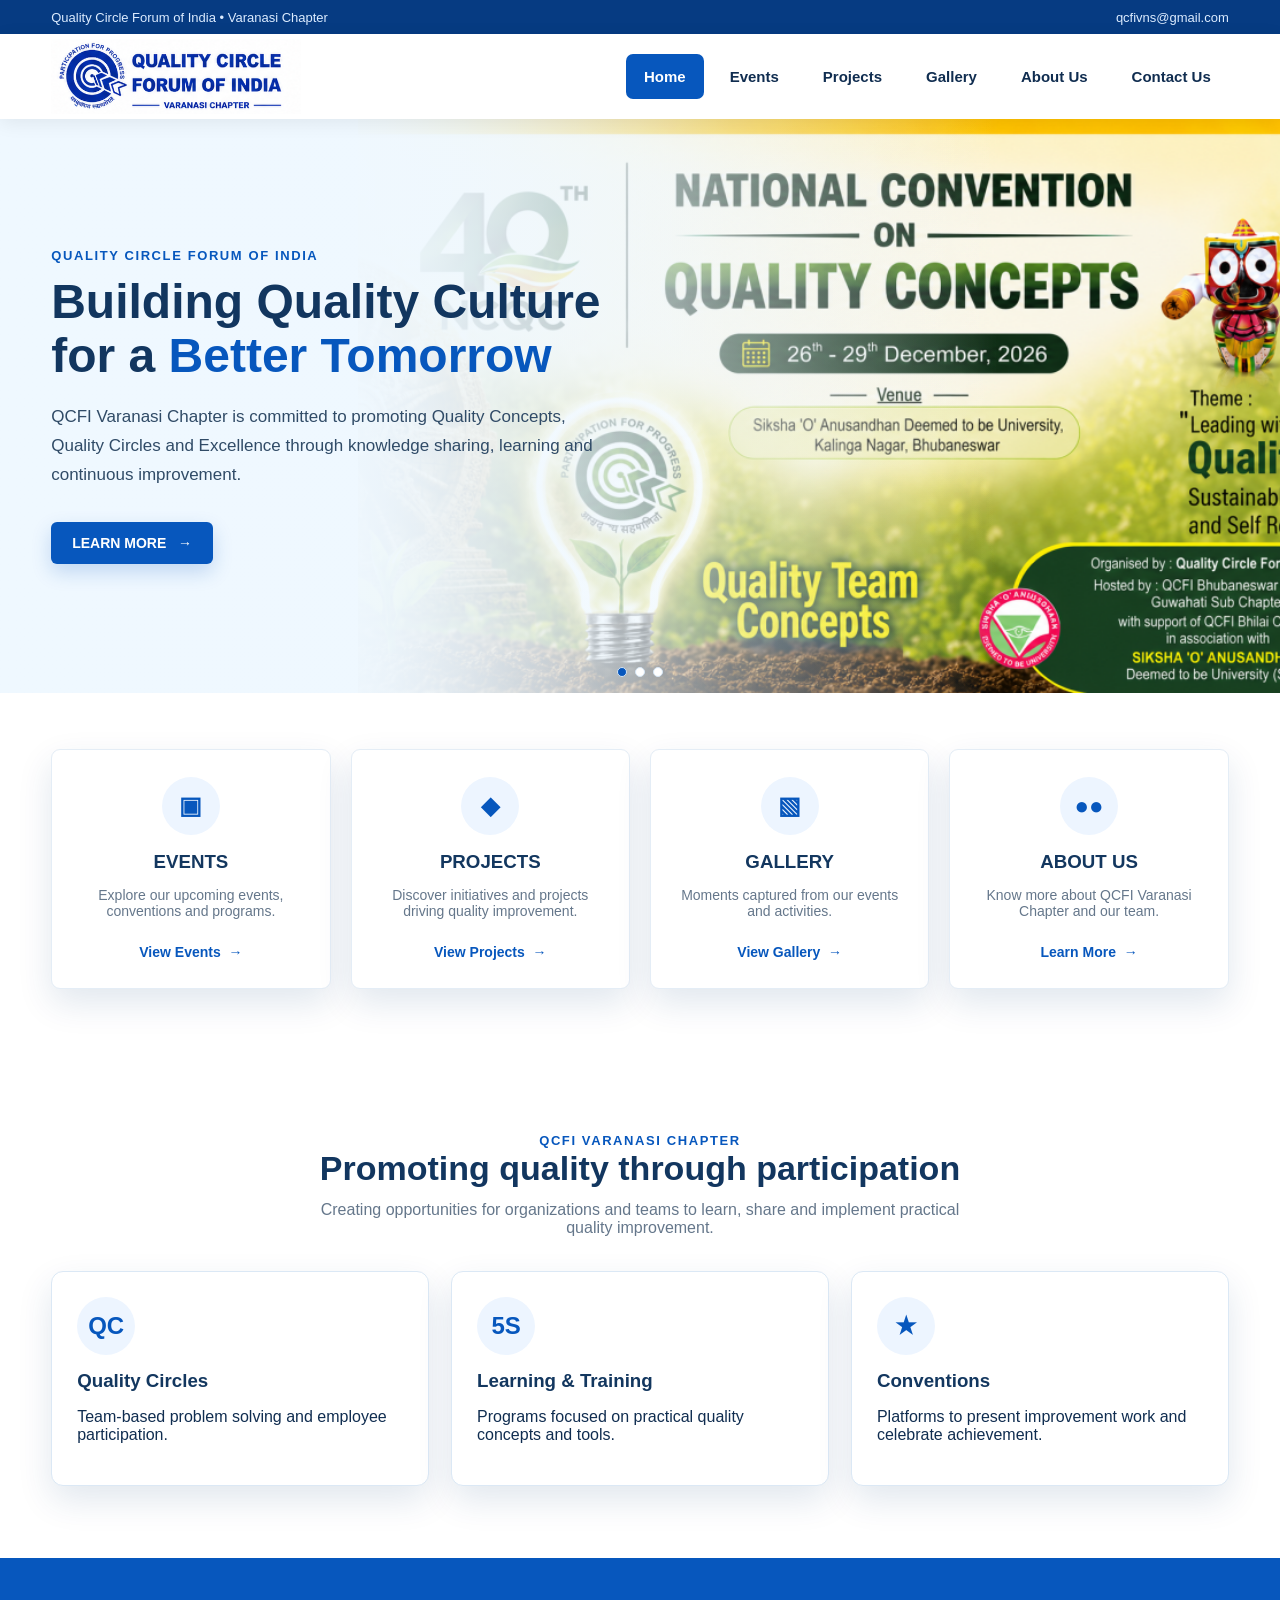
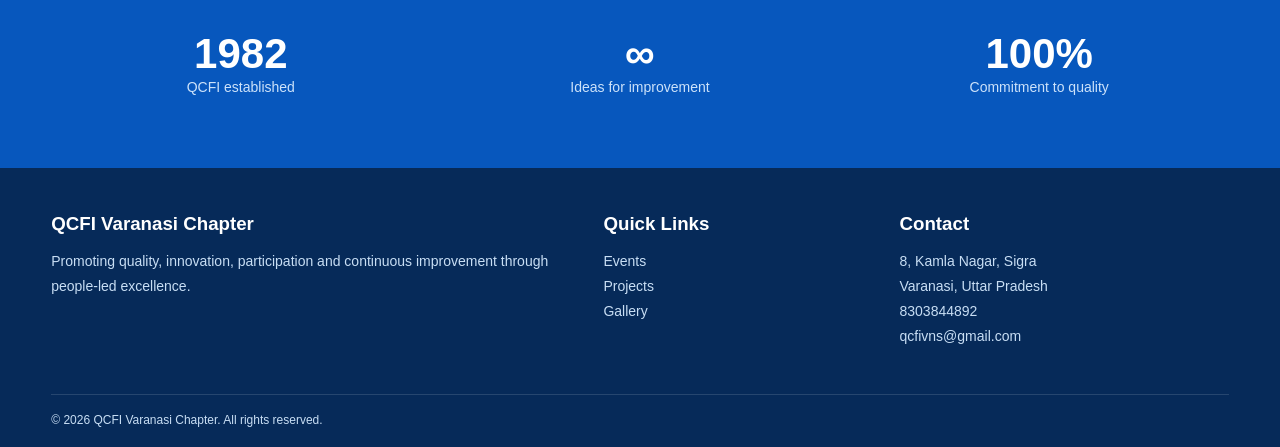
==== index.html @ 7aaea8a2 "Add files via upload" ====
<!doctype html><html lang="en"><head><meta charset="utf-8"><meta name="viewport" content="width=device-width,initial-scale=1"><title>QCFI Varanasi Chapter | Home</title><meta name="description" content="Quality Circle Forum of India - Varanasi Chapter"><link rel="stylesheet" href="style.css"></head><body>
<div class="top"><div class="wrap"><span>Quality Circle Forum of India • Varanasi Chapter</span><span>qcfivns@gmail.com</span></div></div>
<header><div class="wrap nav"><a href="index.html"><img class="logo" src="assets/qcfi-varanasi-logo.png" alt="Quality Circle Forum of India - Varanasi Chapter"></a><button class="menu" aria-label="Open navigation">☰</button><nav class="links"><a class="active" href="index.html">Home</a><a class="" href="events.html">Events</a><a class="" href="projects.html">Projects</a><a class="" href="gallery.html">Gallery</a><a class="" href="about.html">About Us</a><a class="" href="contact.html">Contact Us</a></nav></div></header>
<main>
<section class="hero">
<div class="hero-slides" aria-label="Hero image slider">
<img class="hero-slide active" src="assets/hero-1.png" alt="Varanasi Ghat">
<img class="hero-slide" src="assets/hero-2.jpeg" alt="Varanasi cityscape">
<img class="hero-slide" src="assets/hero-3.jpeg" alt="Varanasi heritage view">
</div>
<div class="wrap"><div class="hero-copy"><div class="eyebrow">Quality Circle Forum of India</div><h1>Building Quality Culture<br>for a <span>Better Tomorrow</span></h1><p>QCFI Varanasi Chapter is committed to promoting Quality Concepts, Quality Circles and Excellence through knowledge sharing, learning and continuous improvement.</p><a class="btn primary" href="about.html">LEARN MORE &nbsp; →</a></div></div></section>
<div class="dots" aria-label="Hero slide controls"><i class="active" data-slide="0"></i><i data-slide="1"></i><i data-slide="2"></i></div>
<section class="quick"><div class="wrap"><div class="quick-grid">
<a class="quick-card" href="events.html"><div class="quick-icon">▣</div><h3>EVENTS</h3><p>Explore our upcoming events, conventions and programs.</p><span class="arrow">View Events &nbsp;→</span></a>
<a class="quick-card" href="projects.html"><div class="quick-icon">◆</div><h3>PROJECTS</h3><p>Discover initiatives and projects driving quality improvement.</p><span class="arrow">View Projects &nbsp;→</span></a>
<a class="quick-card" href="gallery.html"><div class="quick-icon">▧</div><h3>GALLERY</h3><p>Moments captured from our events and activities.</p><span class="arrow">View Gallery &nbsp;→</span></a>
<a class="quick-card" href="about.html"><div class="quick-icon">●●</div><h3>ABOUT US</h3><p>Know more about QCFI Varanasi Chapter and our team.</p><span class="arrow">Learn More &nbsp;→</span></a>
</div></div></section>
<section><div class="wrap"><div class="section-title"><div class="eyebrow">QCFI Varanasi Chapter</div><h2>Promoting quality through participation</h2><p>Creating opportunities for organizations and teams to learn, share and implement practical quality improvement.</p></div><div class="cards">
<div class="card"><div class="quick-icon" style="margin:0 0 15px">QC</div><h3>Quality Circles</h3><p class="muted">Team-based problem solving and employee participation.</p></div>
<div class="card"><div class="quick-icon" style="margin:0 0 15px">5S</div><h3>Learning & Training</h3><p class="muted">Programs focused on practical quality concepts and tools.</p></div>
<div class="card"><div class="quick-icon" style="margin:0 0 15px">★</div><h3>Conventions</h3><p class="muted">Platforms to present improvement work and celebrate achievement.</p></div>
</div></div></section>
<section class="blue-band"><div class="wrap"><div class="stats"><div><strong>1982</strong><span>QCFI established</span></div><div><strong>∞</strong><span>Ideas for improvement</span></div><div><strong>100%</strong><span>Commitment to quality</span></div></div></div></section>
</main>
<footer><div class="wrap"><div class="foot"><div><h3>QCFI Varanasi Chapter</h3><p>Promoting quality, innovation, participation and continuous improvement through people-led excellence.</p></div><div><h3>Quick Links</h3><p><a href="events.html">Events</a><br><a href="projects.html">Projects</a><br><a href="gallery.html">Gallery</a></p></div><div><h3>Contact</h3><p>8, Kamla Nagar, Sigra<br>Varanasi, Uttar Pradesh<br>8303844892<br>qcfivns@gmail.com</p></div></div><div class="copy">© 2026 QCFI Varanasi Chapter. All rights reserved.</div></div></footer><script src="script.js"></script></body></html>
---- style.css ----
:root{--blue:#0757bd;--blue-dark:#063b82;--ink:#102d50;--muted:#65778b;--pale:#eef6ff;--line:#dbe8f5;--shadow:0 14px 35px rgba(7,57,115,.12)}
*{box-sizing:border-box}html{scroll-behavior:smooth}body{margin:0;font-family:Arial,Helvetica,sans-serif;color:var(--ink);background:#fff}a{text-decoration:none;color:inherit}.wrap{width:min(1180px,92%);margin:auto}
.top{background:#063b82;color:#dcecff;font-size:13px}.top .wrap{height:34px;display:flex;justify-content:space-between;align-items:center}
header{background:#fff;position:sticky;top:0;z-index:50;box-shadow:0 4px 18px rgba(0,0,0,.07)}.nav{min-height:85px;display:flex;align-items:center;justify-content:space-between;gap:30px}
.logo{width:250px;max-width:48vw;height:auto;display:block}.links{display:flex;align-items:center;gap:8px}.links a{font-size:15px;font-weight:700;padding:14px 18px;border-radius:7px}.links a:hover,.links a.active{background:var(--blue);color:white}
.menu{display:none;border:0;background:none;font-size:28px;color:var(--blue)}
.hero{position:relative;min-height:430px;background:#eaf4ff;overflow:hidden}.hero:after{content:"";position:absolute;inset:0;background:linear-gradient(90deg,rgba(239,248,255,.98) 0%,rgba(239,248,255,.90) 28%,rgba(239,248,255,.30) 57%,rgba(239,248,255,0) 78%)}.hero-slides{position:absolute;inset:0;overflow:hidden}.hero-slide{position:absolute;right:0;top:0;width:72%;height:100%;object-fit:cover;opacity:0;transition:opacity .65s ease}.hero-slide.active{opacity:1}.hero-slides:after{content:"";position:absolute;inset:0;background:linear-gradient(90deg,rgba(239,248,255,.98) 0%,rgba(239,248,255,.90) 28%,rgba(239,248,255,.30) 57%,rgba(239,248,255,0) 78%)}.hero .wrap{position:relative;z-index:2;min-height:430px;display:flex;align-items:center}.hero-copy{width:55%;padding:45px 0}.eyebrow{font-size:13px;letter-spacing:1.6px;text-transform:uppercase;font-weight:800;color:var(--blue)}h1{font-size:48px;line-height:1.12;margin:12px 0 20px;color:#12365f}h1 span{color:var(--blue)}h2{font-size:34px;line-height:1.2;margin:0 0 12px;color:#12365f}h3{margin:0 0 8px;color:#13375f}.hero p,.lead{font-size:17px;line-height:1.7;color:#304b67;max-width:570px}.btn{display:inline-block;margin-top:15px;padding:13px 21px;border-radius:6px;font-weight:800;font-size:14px}.primary{background:var(--blue);color:white;box-shadow:0 8px 20px rgba(7,87,189,.2)}.secondary{background:#fff;color:var(--blue);border:1px solid #c8ddef;margin-left:8px}
.dots{text-align:center;margin-top:-30px;position:relative;z-index:3}.dots i{display:inline-block;width:10px;height:10px;border-radius:50%;background:white;margin:4px;border:1px solid #d5e5f4;cursor:pointer}.dots i.active{background:var(--blue)}
.quick{position:relative;z-index:5;margin-top:-8px}.quick-grid{display:grid;grid-template-columns:repeat(4,1fr);gap:20px}.quick-card{background:#fff;border:1px solid #e4edf6;border-radius:9px;padding:27px 22px;text-align:center;box-shadow:var(--shadow)}.quick-icon{width:58px;height:58px;border-radius:50%;background:#edf5ff;color:var(--blue);display:grid;place-items:center;margin:0 auto 16px;font-size:24px;font-weight:900}.quick-card p{color:var(--muted);font-size:14px;min-height:42px}.arrow{color:var(--blue);font-weight:800;font-size:14px}
section{padding:72px 0}.section-title{text-align:center;margin-bottom:34px}.section-title p{color:var(--muted);max-width:650px;margin:10px auto}.blue-band{background:var(--blue);color:#fff}.blue-band h2,.blue-band h3{color:#fff}.blue-band p{color:#dcecff}.stats{display:grid;grid-template-columns:repeat(3,1fr);gap:20px;text-align:center}.stats strong{font-size:42px;display:block}.stats span{font-size:14px;color:#cce2fa}
.cards{display:grid;grid-template-columns:repeat(3,1fr);gap:22px}.card{border:1px solid var(--line);border-radius:12px;background:#fff;padding:25px;box-shadow:var(--shadow)}.tag{display:inline-block;background:#eaf4ff;color:var(--blue);font-size:11px;font-weight:800;padding:5px 9px;border-radius:20px;margin-bottom:10px}.event{display:flex;gap:18px}.date{width:70px;min-width:70px;height:74px;border-radius:8px;background:#edf5ff;color:var(--blue);text-align:center;padding:8px}.date b{display:block;font-size:28px;line-height:1.1}
.gallery{display:grid;grid-template-columns:repeat(3,1fr);gap:16px}.photo{height:215px;border-radius:10px;background:linear-gradient(135deg,#dcecff,#8dc6f8);display:grid;place-items:center;color:#0a5cbf;font-weight:800}
.page-head{padding:40px 0;background:linear-gradient(135deg,#eef7ff,#fff);border-bottom:1px solid var(--line)}.page-head h1{margin:7px 0}.two{display:grid;grid-template-columns:1.15fr .85fr;gap:45px;align-items:center}.info-box{background:var(--pale);border-radius:12px;padding:30px}.contact{display:grid;grid-template-columns:.8fr 1.2fr;gap:25px}.form{display:grid;gap:13px}.form input,.form textarea{width:100%;font:inherit;padding:14px;border:1px solid #cdddec;border-radius:7px}.form textarea{min-height:140px}.map{height:100%;min-height:310px;border-radius:12px;background:linear-gradient(135deg,#e8f4ff,#c9e4fb);display:grid;place-items:center;color:var(--blue);font-weight:800}
footer{background:#062a59;color:#c8def4;padding:45px 0 20px}.foot{display:grid;grid-template-columns:1.4fr .7fr .9fr;gap:40px}.foot h3{color:#fff}.foot p{font-size:14px;line-height:1.8}.copy{border-top:1px solid rgba(255,255,255,.13);padding-top:18px;margin-top:30px;font-size:12px}
@media(max-width:900px){.links{display:none}.menu{display:block}.links.open{display:flex;position:absolute;left:0;right:0;top:94px;background:#fff;flex-direction:column;align-items:stretch;padding:12px 4%;box-shadow:0 12px 22px rgba(0,0,0,.1)}.links.open a{padding:11px 12px}.logo{width:300px}.hero-slide{width:100%;opacity:0}.hero-slide.active{opacity:.35}.hero-copy{width:100%}.quick-grid,.cards,.gallery{grid-template-columns:repeat(2,1fr)}.two,.contact{grid-template-columns:1fr}.foot{grid-template-columns:1fr 1fr}}
@media(max-width:560px){.top .wrap{font-size:10px}.logo{width:260px;max-width:75vw}.nav{min-height:82px}.links.open{top:82px}h1{font-size:39px}h2{font-size:29px}.hero,.hero .wrap{min-height:480px}.quick-grid,.cards,.gallery,.stats{grid-template-columns:1fr}.quick{margin-top:20px}.secondary{margin-left:0}.foot{grid-template-columns:1fr}}

.photo img{width:100%;height:100%;object-fit:cover;display:block}

.project-list{display:grid;gap:20px;max-width:980px;margin:auto}
.project-feature{display:grid;grid-template-columns:105px 1fr;background:#fff;border:1px solid var(--line);border-radius:14px;overflow:hidden;box-shadow:var(--shadow);min-height:190px}
.project-number{background:linear-gradient(150deg,var(--blue),var(--blue-dark));color:#fff;font-size:42px;font-weight:800;display:flex;align-items:center;justify-content:center}
.project-content{padding:30px 34px}
.project-content h2{font-size:28px;margin:3px 0 8px}
.project-meta{display:flex;gap:9px;flex-wrap:wrap;margin-top:18px}
.project-meta span{font-size:11px;font-weight:800;color:var(--blue);background:var(--pale);padding:6px 10px;border-radius:20px}
@media(max-width:560px){.project-feature{grid-template-columns:70px 1fr}.project-number{font-size:30px}.project-content{padding:22px}.project-content h2{font-size:24px}}



/* Full Screen Image Viewer */
.lightbox {
    display: none;
    position: fixed;
    z-index: 9999;
    left: 0;
    top: 0;
    width: 100%;
    height: 100%;
    background: rgba(0, 0, 0, 0.92);
    align-items: center;
    justify-content: center;
    padding: 30px;
}

.lightbox img {
    max-width: 95%;
    max-height: 90%;
    object-fit: contain;
    border-radius: 5px;
}

.close {
    position: absolute;
    top: 20px;
    right: 35px;
    color: white;
    font-size: 45px;
    font-weight: 300;
    cursor: pointer;
    z-index: 10000;
}

.photo img {
    cursor: pointer;
}
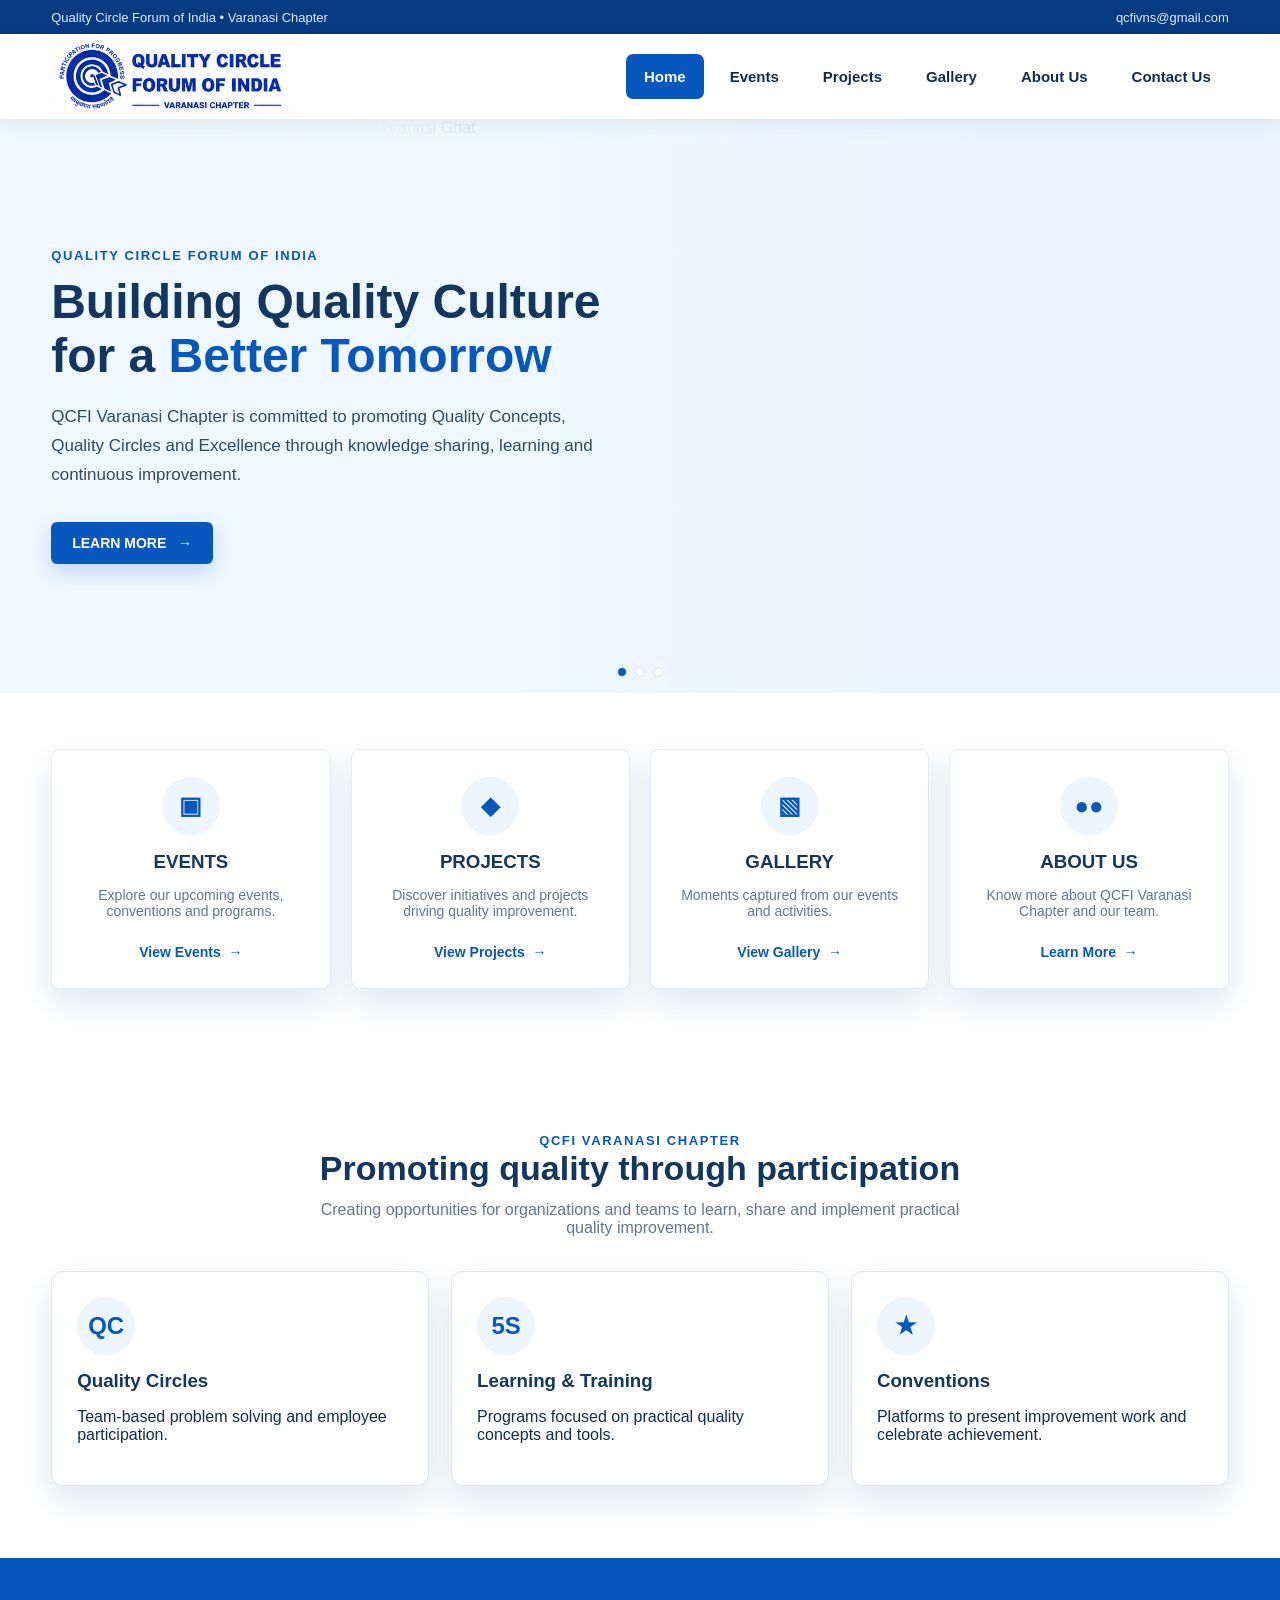
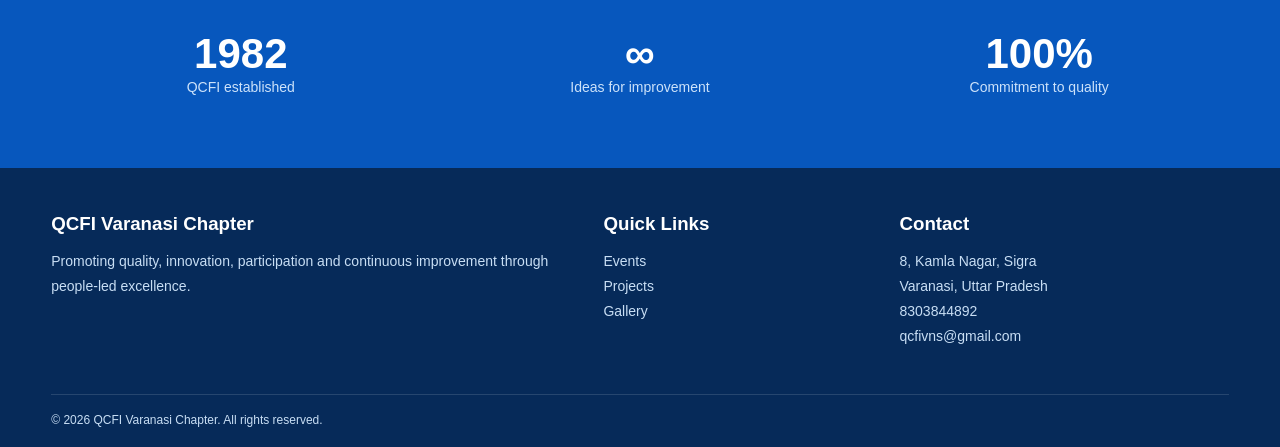
==== commit e95c57f5: "Add files via upload" ====
--- a/index.html
+++ b/index.html
@@ -4,8 +4,8 @@
 <main>
 <section class="hero">
 <div class="hero-slides" aria-label="Hero image slider">
-<img class="hero-slide active" src="assets/hero-1.png" alt="Varanasi Ghat">
-<img class="hero-slide" src="assets/hero-2.jpeg" alt="Varanasi cityscape">
+<img class="hero-slide active" src="assets/hero-1.jpg" alt="Varanasi Ghat">
+<img class="hero-slide" src="assets/hero-2.webp" alt="Varanasi cityscape">
 <img class="hero-slide" src="assets/hero-3.jpeg" alt="Varanasi heritage view">
 </div>
 <div class="wrap"><div class="hero-copy"><div class="eyebrow">Quality Circle Forum of India</div><h1>Building Quality Culture<br>for a <span>Better Tomorrow</span></h1><p>QCFI Varanasi Chapter is committed to promoting Quality Concepts, Quality Circles and Excellence through knowledge sharing, learning and continuous improvement.</p><a class="btn primary" href="about.html">LEARN MORE &nbsp; →</a></div></div></section>
